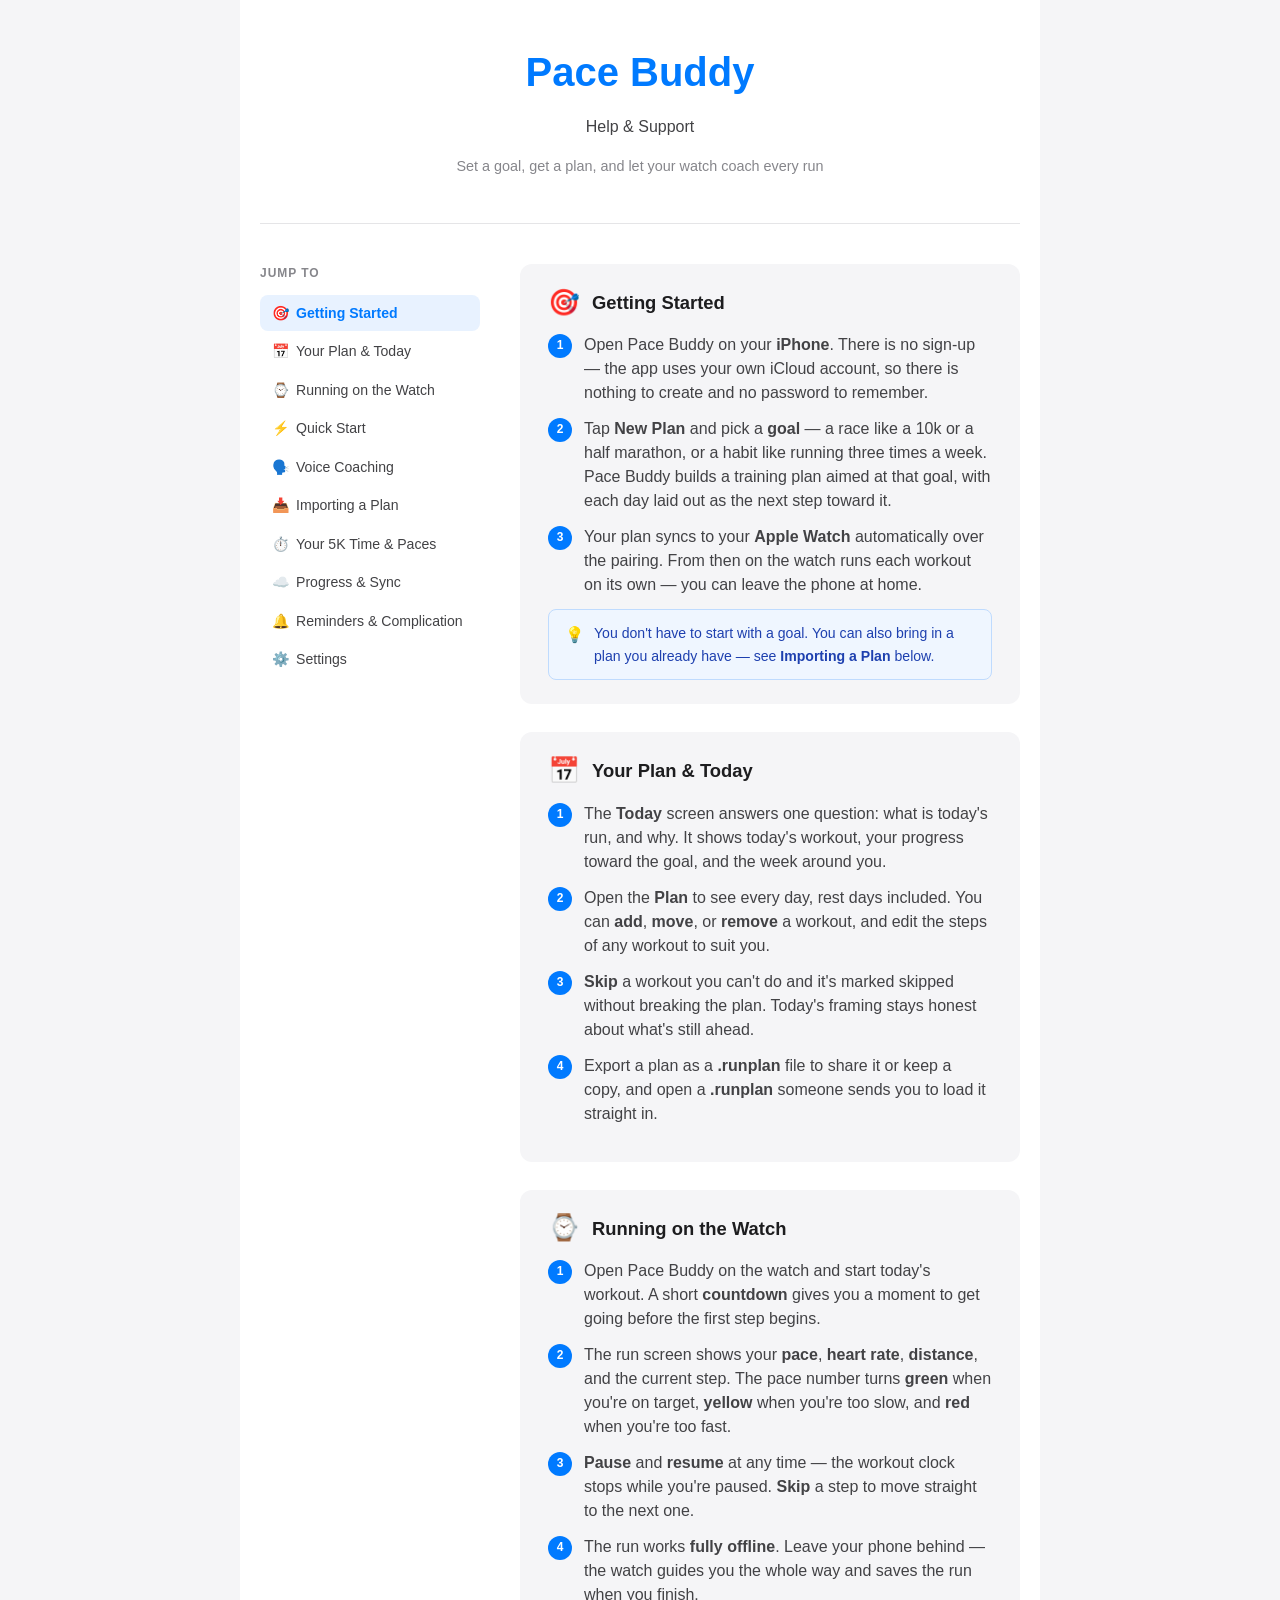
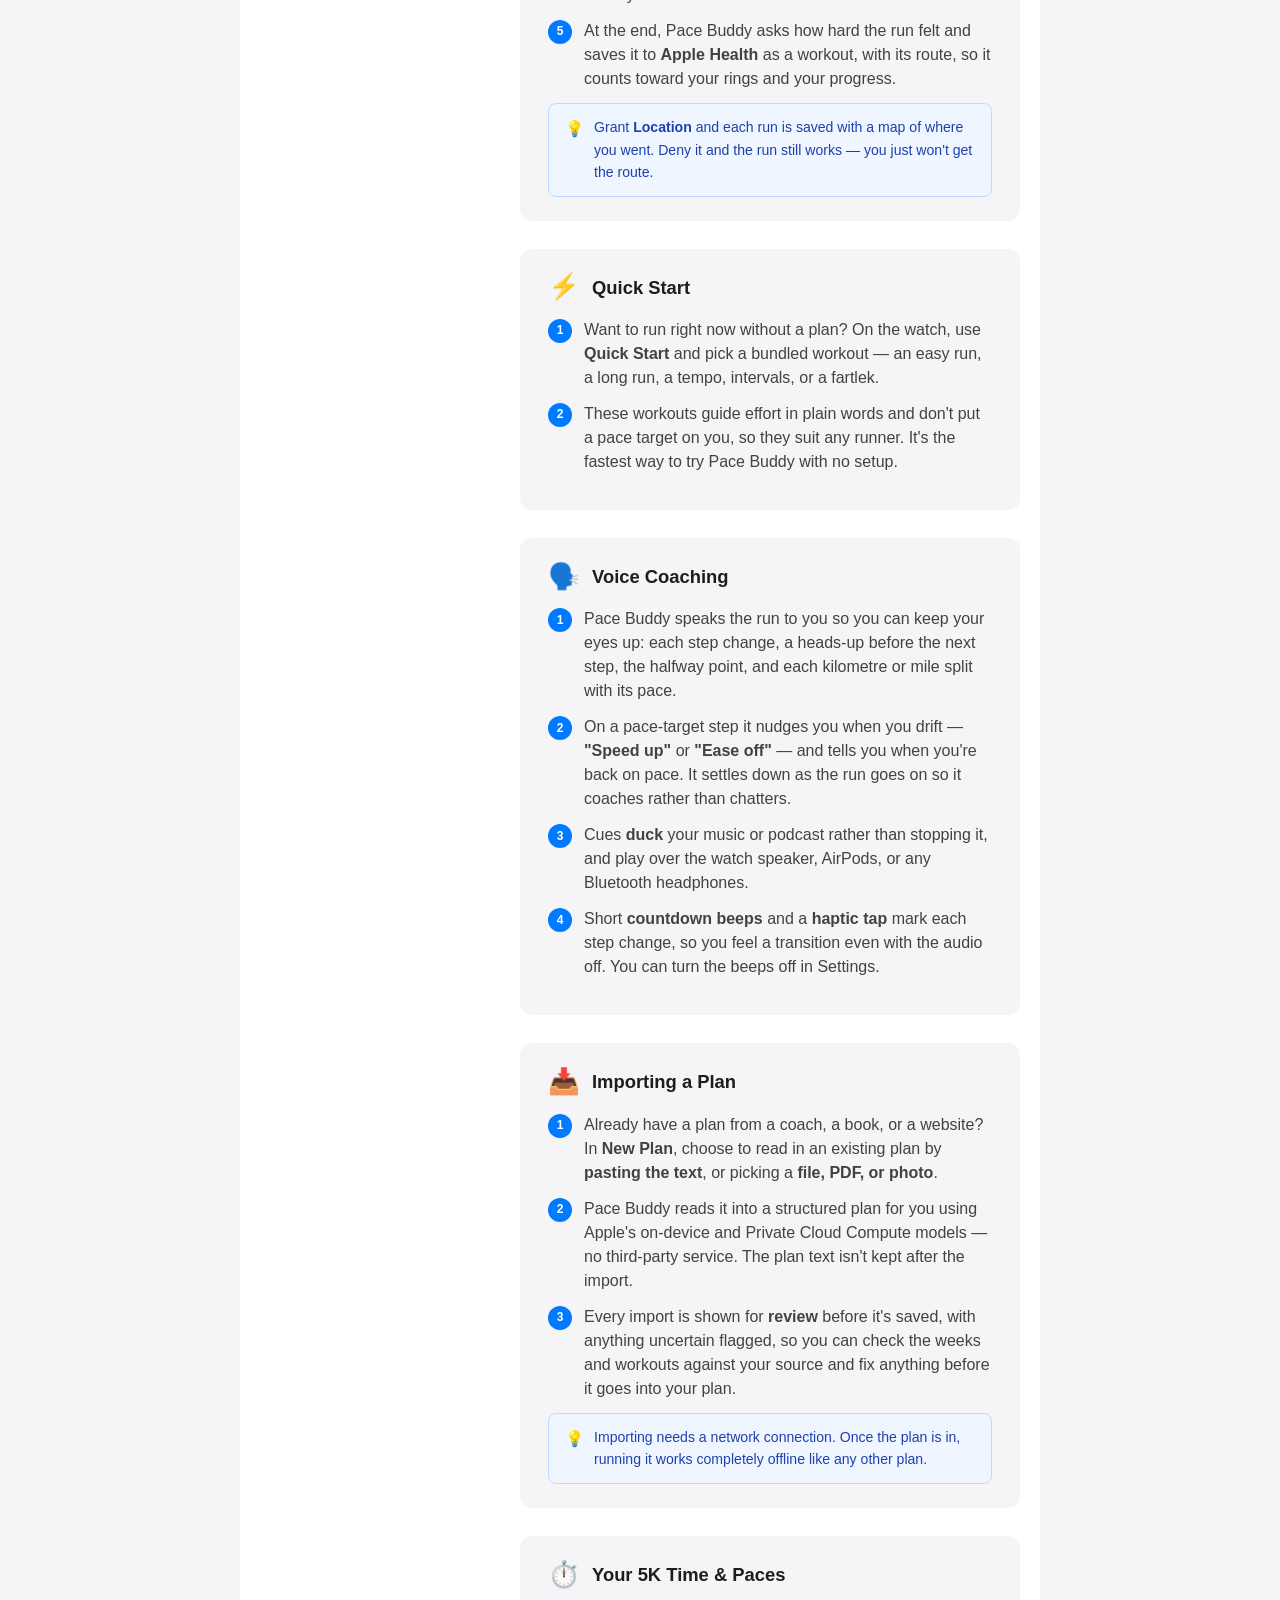
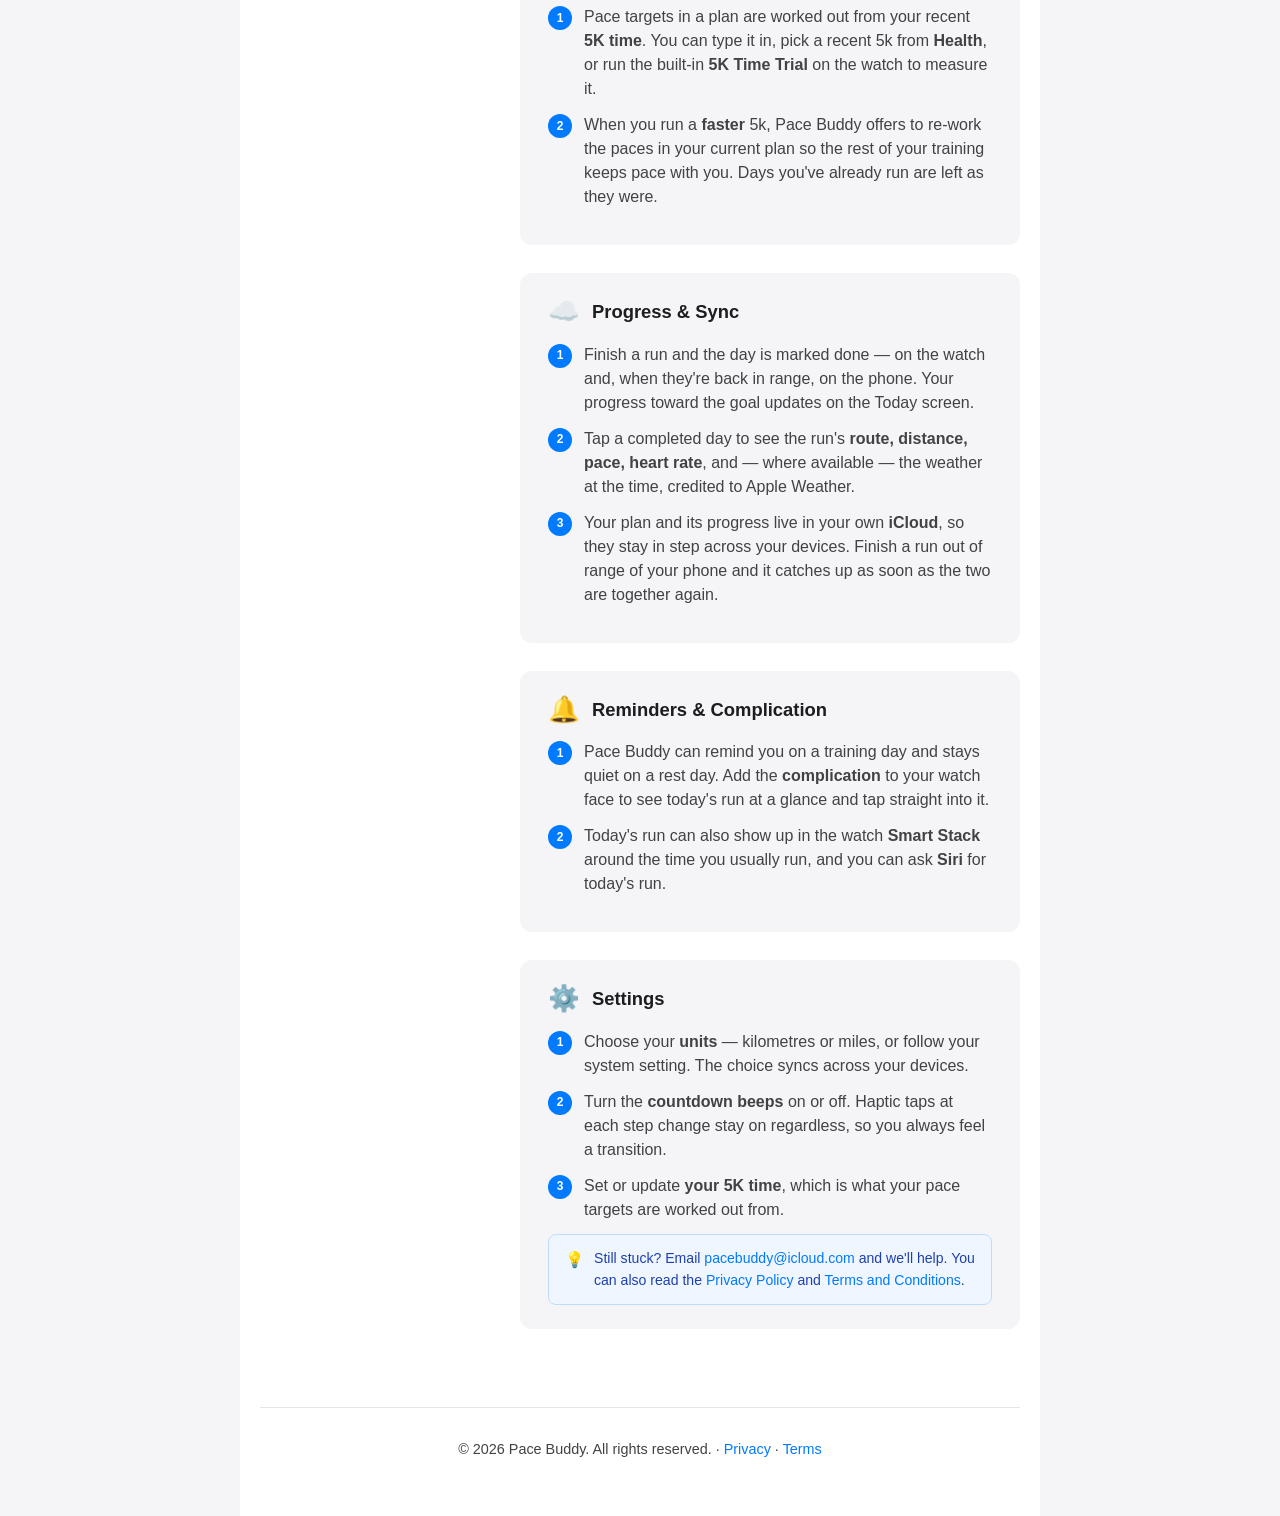
==== index.html @ 5d5a2171 "Pace Buddy support site: Help, Privacy, Terms Co-Authored-By: Claude Opus 4.8 <noreply@anthropic.com" ====
<!DOCTYPE html>
<html lang="en">
<head>
    <meta charset="UTF-8">
    <meta name="viewport" content="width=device-width, initial-scale=1.0">
    <title>Pace Buddy - Help &amp; Support</title>
    <link rel="stylesheet" href="styles.css">
    <link rel="stylesheet" href="support.css">
</head>
<body>
    <div class="container">

        <!-- Header -->
        <header>
            <h1><span class="app-name">Pace Buddy</span></h1>
            <p>Help &amp; Support</p>
            <p class="last-updated">Set a goal, get a plan, and let your watch coach every run</p>
        </header>

        <!-- Layout: sidebar + main -->
        <div class="support-layout">

            <!-- Sidebar nav -->
            <aside class="sidebar">
                <p class="sidebar-title">Jump to</p>
                <nav id="sidebar-nav">
                    <a href="#getting-started"><span class="nav-icon">🎯</span>Getting Started</a>
                    <a href="#plan"><span class="nav-icon">📅</span>Your Plan &amp; Today</a>
                    <a href="#running"><span class="nav-icon">⌚</span>Running on the Watch</a>
                    <a href="#quick-start"><span class="nav-icon">⚡</span>Quick Start</a>
                    <a href="#coaching"><span class="nav-icon">🗣️</span>Voice Coaching</a>
                    <a href="#import"><span class="nav-icon">📥</span>Importing a Plan</a>
                    <a href="#paces"><span class="nav-icon">⏱️</span>Your 5K Time &amp; Paces</a>
                    <a href="#progress"><span class="nav-icon">☁️</span>Progress &amp; Sync</a>
                    <a href="#reminders"><span class="nav-icon">🔔</span>Reminders &amp; Complication</a>
                    <a href="#settings"><span class="nav-icon">⚙️</span>Settings</a>
                </nav>
            </aside>

            <!-- Main content -->
            <main class="support-main">

                <!-- 1. Getting Started -->
                <section id="getting-started" class="topic-card">
                    <div class="topic-header">
                        <span class="topic-icon">🎯</span>
                        <h2 class="topic-title">Getting Started</h2>
                    </div>
                    <ol class="steps">
                        <li>
                            <span class="step-num">1</span>
                            <span class="step-text">Open Pace Buddy on your <strong>iPhone</strong>. There is no sign-up — the app uses your own iCloud account, so there is nothing to create and no password to remember.</span>
                        </li>
                        <li>
                            <span class="step-num">2</span>
                            <span class="step-text">Tap <strong>New Plan</strong> and pick a <strong>goal</strong> — a race like a 10k or a half marathon, or a habit like running three times a week. Pace Buddy builds a training plan aimed at that goal, with each day laid out as the next step toward it.</span>
                        </li>
                        <li>
                            <span class="step-num">3</span>
                            <span class="step-text">Your plan syncs to your <strong>Apple Watch</strong> automatically over the pairing. From then on the watch runs each workout on its own — you can leave the phone at home.</span>
                        </li>
                    </ol>
                    <div class="tip-callout">
                        <span class="tip-callout-icon">💡</span>
                        <span>You don't have to start with a goal. You can also bring in a plan you already have — see <strong>Importing a Plan</strong> below.</span>
                    </div>
                </section>

                <!-- 2. Your Plan & Today -->
                <section id="plan" class="topic-card">
                    <div class="topic-header">
                        <span class="topic-icon">📅</span>
                        <h2 class="topic-title">Your Plan &amp; Today</h2>
                    </div>
                    <ol class="steps">
                        <li>
                            <span class="step-num">1</span>
                            <span class="step-text">The <strong>Today</strong> screen answers one question: what is today's run, and why. It shows today's workout, your progress toward the goal, and the week around you.</span>
                        </li>
                        <li>
                            <span class="step-num">2</span>
                            <span class="step-text">Open the <strong>Plan</strong> to see every day, rest days included. You can <strong>add</strong>, <strong>move</strong>, or <strong>remove</strong> a workout, and edit the steps of any workout to suit you.</span>
                        </li>
                        <li>
                            <span class="step-num">3</span>
                            <span class="step-text"><strong>Skip</strong> a workout you can't do and it's marked skipped without breaking the plan. Today's framing stays honest about what's still ahead.</span>
                        </li>
                        <li>
                            <span class="step-num">4</span>
                            <span class="step-text">Export a plan as a <strong>.runplan</strong> file to share it or keep a copy, and open a <strong>.runplan</strong> someone sends you to load it straight in.</span>
                        </li>
                    </ol>
                </section>

                <!-- 3. Running on the Watch -->
                <section id="running" class="topic-card">
                    <div class="topic-header">
                        <span class="topic-icon">⌚</span>
                        <h2 class="topic-title">Running on the Watch</h2>
                    </div>
                    <ol class="steps">
                        <li>
                            <span class="step-num">1</span>
                            <span class="step-text">Open Pace Buddy on the watch and start today's workout. A short <strong>countdown</strong> gives you a moment to get going before the first step begins.</span>
                        </li>
                        <li>
                            <span class="step-num">2</span>
                            <span class="step-text">The run screen shows your <strong>pace</strong>, <strong>heart rate</strong>, <strong>distance</strong>, and the current step. The pace number turns <strong>green</strong> when you're on target, <strong>yellow</strong> when you're too slow, and <strong>red</strong> when you're too fast.</span>
                        </li>
                        <li>
                            <span class="step-num">3</span>
                            <span class="step-text"><strong>Pause</strong> and <strong>resume</strong> at any time — the workout clock stops while you're paused. <strong>Skip</strong> a step to move straight to the next one.</span>
                        </li>
                        <li>
                            <span class="step-num">4</span>
                            <span class="step-text">The run works <strong>fully offline</strong>. Leave your phone behind — the watch guides you the whole way and saves the run when you finish.</span>
                        </li>
                        <li>
                            <span class="step-num">5</span>
                            <span class="step-text">At the end, Pace Buddy asks how hard the run felt and saves it to <strong>Apple Health</strong> as a workout, with its route, so it counts toward your rings and your progress.</span>
                        </li>
                    </ol>
                    <div class="tip-callout">
                        <span class="tip-callout-icon">💡</span>
                        <span>Grant <strong>Location</strong> and each run is saved with a map of where you went. Deny it and the run still works — you just won't get the route.</span>
                    </div>
                </section>

                <!-- 4. Quick Start -->
                <section id="quick-start" class="topic-card">
                    <div class="topic-header">
                        <span class="topic-icon">⚡</span>
                        <h2 class="topic-title">Quick Start</h2>
                    </div>
                    <ol class="steps">
                        <li>
                            <span class="step-num">1</span>
                            <span class="step-text">Want to run right now without a plan? On the watch, use <strong>Quick Start</strong> and pick a bundled workout — an easy run, a long run, a tempo, intervals, or a fartlek.</span>
                        </li>
                        <li>
                            <span class="step-num">2</span>
                            <span class="step-text">These workouts guide effort in plain words and don't put a pace target on you, so they suit any runner. It's the fastest way to try Pace Buddy with no setup.</span>
                        </li>
                    </ol>
                </section>

                <!-- 5. Voice Coaching -->
                <section id="coaching" class="topic-card">
                    <div class="topic-header">
                        <span class="topic-icon">🗣️</span>
                        <h2 class="topic-title">Voice Coaching</h2>
                    </div>
                    <ol class="steps">
                        <li>
                            <span class="step-num">1</span>
                            <span class="step-text">Pace Buddy speaks the run to you so you can keep your eyes up: each step change, a heads-up before the next step, the halfway point, and each kilometre or mile split with its pace.</span>
                        </li>
                        <li>
                            <span class="step-num">2</span>
                            <span class="step-text">On a pace-target step it nudges you when you drift — <strong>"Speed up"</strong> or <strong>"Ease off"</strong> — and tells you when you're back on pace. It settles down as the run goes on so it coaches rather than chatters.</span>
                        </li>
                        <li>
                            <span class="step-num">3</span>
                            <span class="step-text">Cues <strong>duck</strong> your music or podcast rather than stopping it, and play over the watch speaker, AirPods, or any Bluetooth headphones.</span>
                        </li>
                        <li>
                            <span class="step-num">4</span>
                            <span class="step-text">Short <strong>countdown beeps</strong> and a <strong>haptic tap</strong> mark each step change, so you feel a transition even with the audio off. You can turn the beeps off in Settings.</span>
                        </li>
                    </ol>
                </section>

                <!-- 6. Importing a Plan -->
                <section id="import" class="topic-card">
                    <div class="topic-header">
                        <span class="topic-icon">📥</span>
                        <h2 class="topic-title">Importing a Plan</h2>
                    </div>
                    <ol class="steps">
                        <li>
                            <span class="step-num">1</span>
                            <span class="step-text">Already have a plan from a coach, a book, or a website? In <strong>New Plan</strong>, choose to read in an existing plan by <strong>pasting the text</strong>, or picking a <strong>file, PDF, or photo</strong>.</span>
                        </li>
                        <li>
                            <span class="step-num">2</span>
                            <span class="step-text">Pace Buddy reads it into a structured plan for you using Apple's on-device and Private Cloud Compute models — no third-party service. The plan text isn't kept after the import.</span>
                        </li>
                        <li>
                            <span class="step-num">3</span>
                            <span class="step-text">Every import is shown for <strong>review</strong> before it's saved, with anything uncertain flagged, so you can check the weeks and workouts against your source and fix anything before it goes into your plan.</span>
                        </li>
                    </ol>
                    <div class="tip-callout">
                        <span class="tip-callout-icon">💡</span>
                        <span>Importing needs a network connection. Once the plan is in, running it works completely offline like any other plan.</span>
                    </div>
                </section>

                <!-- 7. Your 5K Time & Paces -->
                <section id="paces" class="topic-card">
                    <div class="topic-header">
                        <span class="topic-icon">⏱️</span>
                        <h2 class="topic-title">Your 5K Time &amp; Paces</h2>
                    </div>
                    <ol class="steps">
                        <li>
                            <span class="step-num">1</span>
                            <span class="step-text">Pace targets in a plan are worked out from your recent <strong>5K time</strong>. You can type it in, pick a recent 5k from <strong>Health</strong>, or run the built-in <strong>5K Time Trial</strong> on the watch to measure it.</span>
                        </li>
                        <li>
                            <span class="step-num">2</span>
                            <span class="step-text">When you run a <strong>faster</strong> 5k, Pace Buddy offers to re-work the paces in your current plan so the rest of your training keeps pace with you. Days you've already run are left as they were.</span>
                        </li>
                    </ol>
                </section>

                <!-- 8. Progress & Sync -->
                <section id="progress" class="topic-card">
                    <div class="topic-header">
                        <span class="topic-icon">☁️</span>
                        <h2 class="topic-title">Progress &amp; Sync</h2>
                    </div>
                    <ol class="steps">
                        <li>
                            <span class="step-num">1</span>
                            <span class="step-text">Finish a run and the day is marked done — on the watch and, when they're back in range, on the phone. Your progress toward the goal updates on the Today screen.</span>
                        </li>
                        <li>
                            <span class="step-num">2</span>
                            <span class="step-text">Tap a completed day to see the run's <strong>route, distance, pace, heart rate</strong>, and — where available — the weather at the time, credited to Apple Weather.</span>
                        </li>
                        <li>
                            <span class="step-num">3</span>
                            <span class="step-text">Your plan and its progress live in your own <strong>iCloud</strong>, so they stay in step across your devices. Finish a run out of range of your phone and it catches up as soon as the two are together again.</span>
                        </li>
                    </ol>
                </section>

                <!-- 9. Reminders & Complication -->
                <section id="reminders" class="topic-card">
                    <div class="topic-header">
                        <span class="topic-icon">🔔</span>
                        <h2 class="topic-title">Reminders &amp; Complication</h2>
                    </div>
                    <ol class="steps">
                        <li>
                            <span class="step-num">1</span>
                            <span class="step-text">Pace Buddy can remind you on a training day and stays quiet on a rest day. Add the <strong>complication</strong> to your watch face to see today's run at a glance and tap straight into it.</span>
                        </li>
                        <li>
                            <span class="step-num">2</span>
                            <span class="step-text">Today's run can also show up in the watch <strong>Smart Stack</strong> around the time you usually run, and you can ask <strong>Siri</strong> for today's run.</span>
                        </li>
                    </ol>
                </section>

                <!-- 10. Settings -->
                <section id="settings" class="topic-card">
                    <div class="topic-header">
                        <span class="topic-icon">⚙️</span>
                        <h2 class="topic-title">Settings</h2>
                    </div>
                    <ol class="steps">
                        <li>
                            <span class="step-num">1</span>
                            <span class="step-text">Choose your <strong>units</strong> — kilometres or miles, or follow your system setting. The choice syncs across your devices.</span>
                        </li>
                        <li>
                            <span class="step-num">2</span>
                            <span class="step-text">Turn the <strong>countdown beeps</strong> on or off. Haptic taps at each step change stay on regardless, so you always feel a transition.</span>
                        </li>
                        <li>
                            <span class="step-num">3</span>
                            <span class="step-text">Set or update <strong>your 5K time</strong>, which is what your pace targets are worked out from.</span>
                        </li>
                    </ol>
                    <div class="tip-callout">
                        <span class="tip-callout-icon">💡</span>
                        <span>Still stuck? Email <a href="mailto:pacebuddy@icloud.com">pacebuddy@icloud.com</a> and we'll help. You can also read the <a href="privacy.html">Privacy Policy</a> and <a href="terms.html">Terms and Conditions</a>.</span>
                    </div>
                </section>

            </main>
        </div>

        <footer>
            <p>&copy; 2026 Pace Buddy. All rights reserved. &middot; <a href="privacy.html">Privacy</a> &middot; <a href="terms.html">Terms</a></p>
        </footer>
    </div>

    <a href="#" id="back-to-top" aria-label="Back to top">↑</a>

    <script>
        const sections = [...document.querySelectorAll('.topic-card')];
        const navLinks = [...document.querySelectorAll('#sidebar-nav a')];
        const backToTop = document.getElementById('back-to-top');

        function onScroll() {
            const y = window.scrollY + 120;
            let current = sections[0];
            for (const s of sections) {
                if (s.offsetTop <= y) current = s;
            }
            navLinks.forEach(a => {
                a.classList.toggle('active', a.getAttribute('href') === '#' + current.id);
            });
            backToTop.classList.toggle('visible', window.scrollY > 400);
        }

        window.addEventListener('scroll', onScroll, { passive: true });
        onScroll();

        backToTop.addEventListener('click', e => {
            e.preventDefault();
            window.scrollTo({ top: 0, behavior: 'smooth' });
        });
    </script>
</body>
</html>
---- styles.css ----
/* ============================================================
   Pace Buddy — Shared Stylesheet
   Used by: privacy.html, terms.html, index.html (Help & Support)
   ============================================================ */

* {
    margin: 0;
    padding: 0;
    box-sizing: border-box;
}

body {
    font-family: -apple-system, BlinkMacSystemFont, 'Segoe UI', Roboto, Oxygen, Ubuntu, Cantarell, sans-serif;
    line-height: 1.6;
    color: #333;
    background-color: #f5f5f7;
}

.container {
    max-width: 800px;
    margin: 0 auto;
    padding: 40px 20px;
    background-color: white;
    min-height: 100vh;
}

header {
    text-align: center;
    margin-bottom: 40px;
    padding-bottom: 30px;
    border-bottom: 1px solid #e5e5e7;
}

h1 {
    font-size: 2.5em;
    font-weight: 600;
    color: #1d1d1f;
    margin-bottom: 10px;
}

.app-name {
    color: #007aff;
}

.last-updated {
    color: #86868b;
    font-size: 0.9em;
}

.app-store-cta {
    margin-top: 20px;
}

.app-store-badge {
    display: inline-block;
    transition: opacity 0.2s ease;
}

.app-store-badge:hover {
    opacity: 0.85;
}

.app-store-badge img {
    height: 48px;
    width: auto;
    vertical-align: middle;
}

h2 {
    font-size: 1.5em;
    font-weight: 600;
    color: #1d1d1f;
    margin-top: 30px;
    margin-bottom: 15px;
}

p {
    margin-bottom: 15px;
    color: #424245;
}

ul {
    margin-left: 20px;
    margin-bottom: 15px;
}

li {
    margin-bottom: 8px;
    color: #424245;
}

.contact {
    background-color: #f5f5f7;
    padding: 20px;
    border-radius: 8px;
    margin-top: 40px;
}

a {
    color: #007aff;
    text-decoration: none;
}

a:hover {
    text-decoration: underline;
}

footer {
    text-align: center;
    margin-top: 50px;
    padding-top: 30px;
    border-top: 1px solid #e5e5e7;
    color: #86868b;
    font-size: 0.9em;
}

@media (max-width: 600px) {
    h1 {
        font-size: 2em;
    }

    h2 {
        font-size: 1.3em;
    }
}
---- support.css ----
/* ============================================================
   Pace Buddy — Support Page Styles
   Depends on: styles.css (shared base)
   ============================================================ */

/* ── Layout ── */
.support-layout {
    display: flex;
    gap: 40px;
    align-items: flex-start;
}

/* ── Sidebar ── */
.sidebar {
    flex: 0 0 220px;
    position: sticky;
    top: 30px;
}

.sidebar-title {
    font-size: 0.75em;
    font-weight: 700;
    text-transform: uppercase;
    letter-spacing: 0.08em;
    color: #86868b;
    margin-bottom: 12px;
}

.sidebar nav a {
    display: block;
    padding: 7px 12px;
    border-radius: 8px;
    color: #424245;
    font-size: 0.88em;
    text-decoration: none;
    transition: background 0.15s, color 0.15s;
    margin-bottom: 2px;
}

.sidebar nav a:hover {
    background: #f0f6ff;
    color: #007aff;
    text-decoration: none;
}

.sidebar nav a.active {
    background: #e8f2ff;
    color: #007aff;
    font-weight: 600;
}

.sidebar nav a .nav-icon {
    margin-right: 6px;
}

/* ── Main content ── */
.support-main {
    flex: 1;
    min-width: 0;
}

/* ── Topic cards ── */
.topic-card {
    background: #f5f5f7;
    border-radius: 12px;
    padding: 24px 28px;
    margin-bottom: 28px;
    scroll-margin-top: 30px;
}

.topic-header {
    display: flex;
    align-items: center;
    gap: 12px;
    margin-bottom: 16px;
}

.topic-icon {
    font-size: 1.6em;
    line-height: 1;
}

.topic-title {
    font-size: 1.15em;
    font-weight: 700;
    color: #1d1d1f;
    margin: 0;
}

/* ── Numbered steps ── */
.steps {
    list-style: none;
    margin: 0;
    padding: 0;
}

.steps li {
    display: flex;
    align-items: flex-start;
    gap: 12px;
    margin-bottom: 12px;
    color: #333;
}

.step-num {
    flex-shrink: 0;
    width: 24px;
    height: 24px;
    background: #007aff;
    color: white;
    border-radius: 50%;
    font-size: 0.75em;
    font-weight: 700;
    display: flex;
    align-items: center;
    justify-content: center;
    margin-top: 1px;
}

.step-text {
    flex: 1;
    color: #424245;
    line-height: 1.5;
}

/* ── Sub-lists inside steps ── */
.steps .step-text ul {
    margin: 8px 0 0 0;
    padding-left: 18px;
}

.steps .step-text ul li {
    display: list-item;
    margin-bottom: 4px;
}

/* ── Pro badge ── */
.pro-badge {
    display: inline-flex;
    align-items: center;
    gap: 3px;
    background: #fff3cd;
    color: #856404;
    border: 1px solid #ffc107;
    border-radius: 5px;
    font-size: 0.72em;
    font-weight: 700;
    padding: 1px 7px;
    vertical-align: middle;
    white-space: nowrap;
    margin-left: 4px;
}

/* ── Pro callout ── */
.pro-callout {
    background: #fffbeb;
    border: 1px solid #fcd34d;
    border-radius: 8px;
    padding: 12px 16px;
    margin-top: 16px;
    font-size: 0.88em;
    color: #78350f;
    display: flex;
    gap: 10px;
    align-items: flex-start;
}

.pro-callout-icon {
    font-size: 1.1em;
    flex-shrink: 0;
    margin-top: 1px;
}

/* ── Tip callout ── */
.tip-callout {
    background: #eff6ff;
    border: 1px solid #bfdbfe;
    border-radius: 8px;
    padding: 12px 16px;
    margin-top: 12px;
    font-size: 0.88em;
    color: #1e40af;
    display: flex;
    gap: 10px;
    align-items: flex-start;
}

.tip-callout-icon {
    font-size: 1.1em;
    flex-shrink: 0;
    margin-top: 1px;
}

/* ── Back to top ── */
#back-to-top {
    position: fixed;
    bottom: 30px;
    right: 30px;
    width: 42px;
    height: 42px;
    background: #007aff;
    color: white;
    border: none;
    border-radius: 50%;
    font-size: 1.2em;
    cursor: pointer;
    display: flex;
    align-items: center;
    justify-content: center;
    box-shadow: 0 2px 12px rgba(0, 122, 255, 0.35);
    opacity: 0;
    transition: opacity 0.25s;
    text-decoration: none;
}

#back-to-top.visible {
    opacity: 1;
}

/* ── Header subtitle ── */
.header-subtitle {
    color: #86868b;
    font-size: 1em;
    margin-top: 6px;
}

/* ── Responsive ── */
@media (max-width: 720px) {
    .support-layout {
        flex-direction: column;
        gap: 0;
    }

    .sidebar {
        position: static;
        flex: none;
        width: 100%;
        background: #f5f5f7;
        border-radius: 12px;
        padding: 16px 20px;
        margin-bottom: 24px;
    }

    .sidebar nav {
        display: flex;
        flex-wrap: wrap;
        gap: 6px;
    }

    .sidebar nav a {
        padding: 5px 10px;
        background: white;
        border-radius: 20px;
        font-size: 0.82em;
        margin: 0;
    }

    #back-to-top {
        right: 16px;
        bottom: 20px;
    }
}
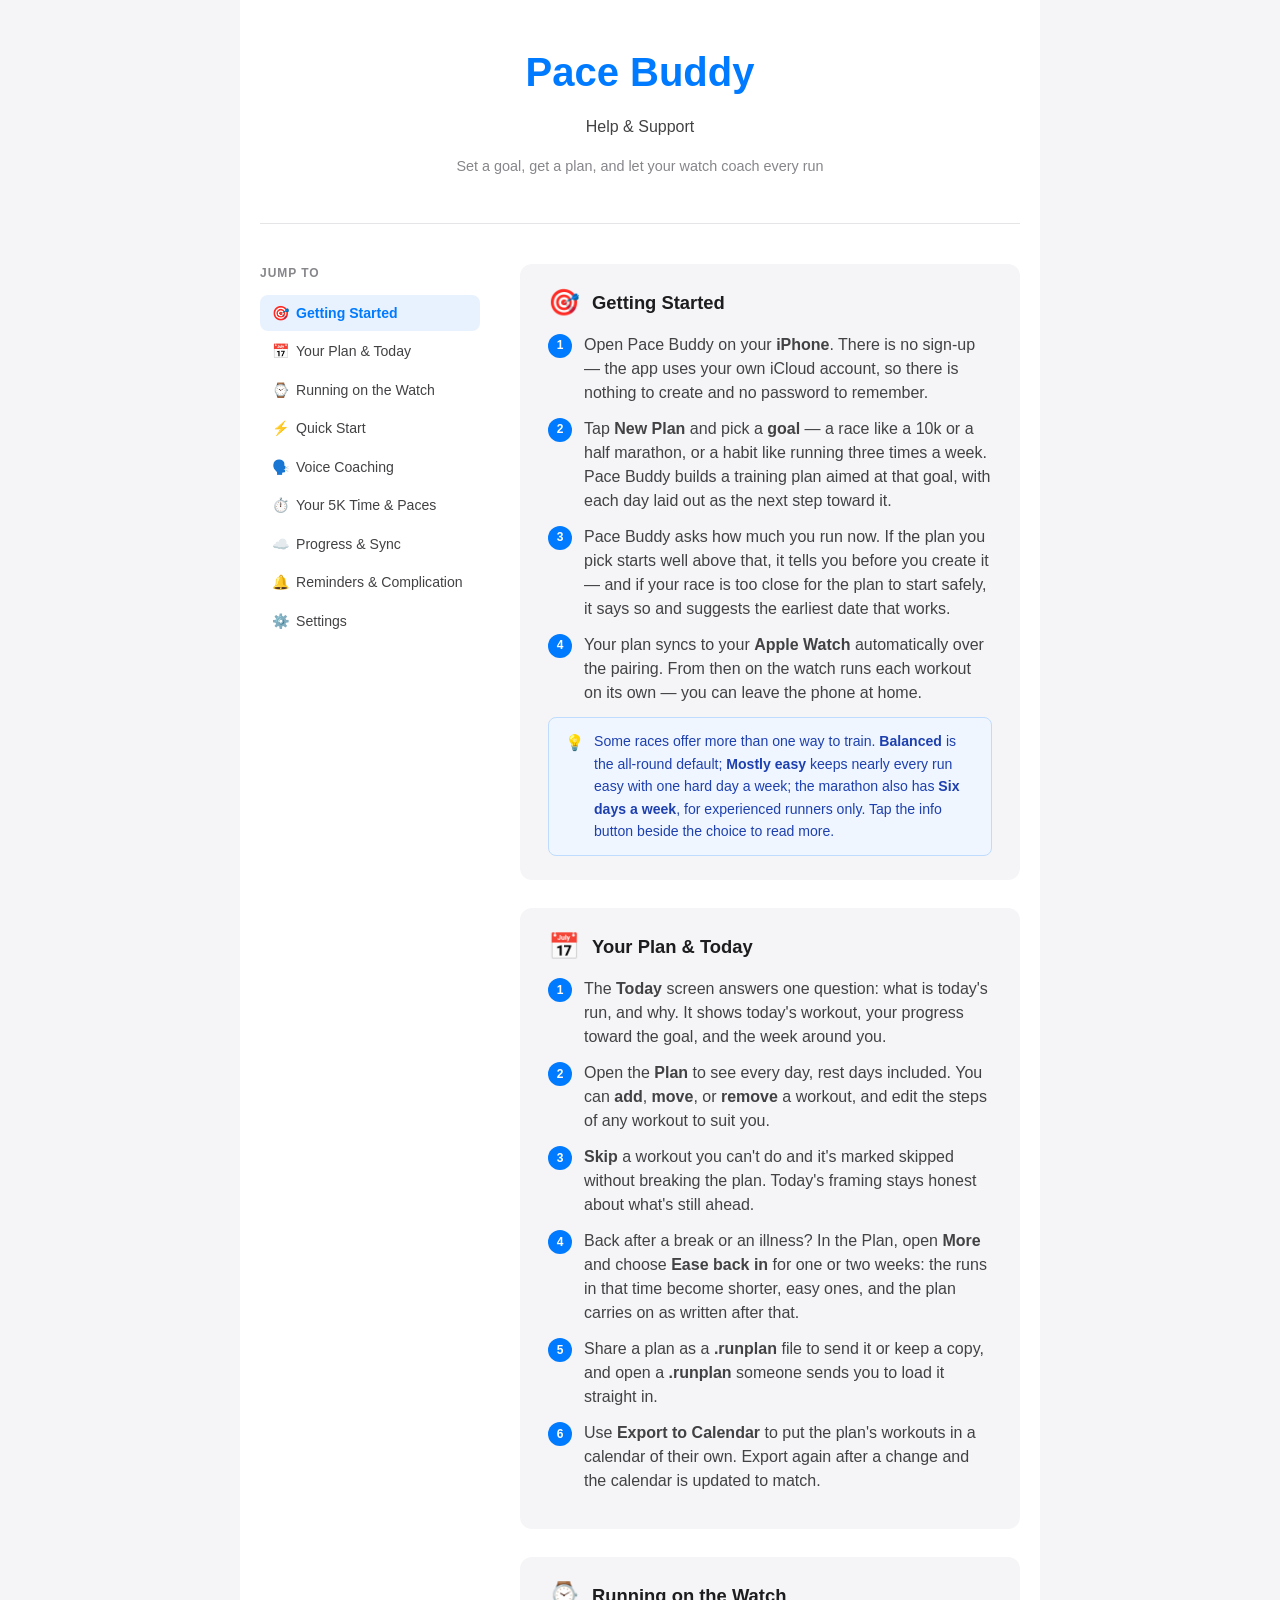
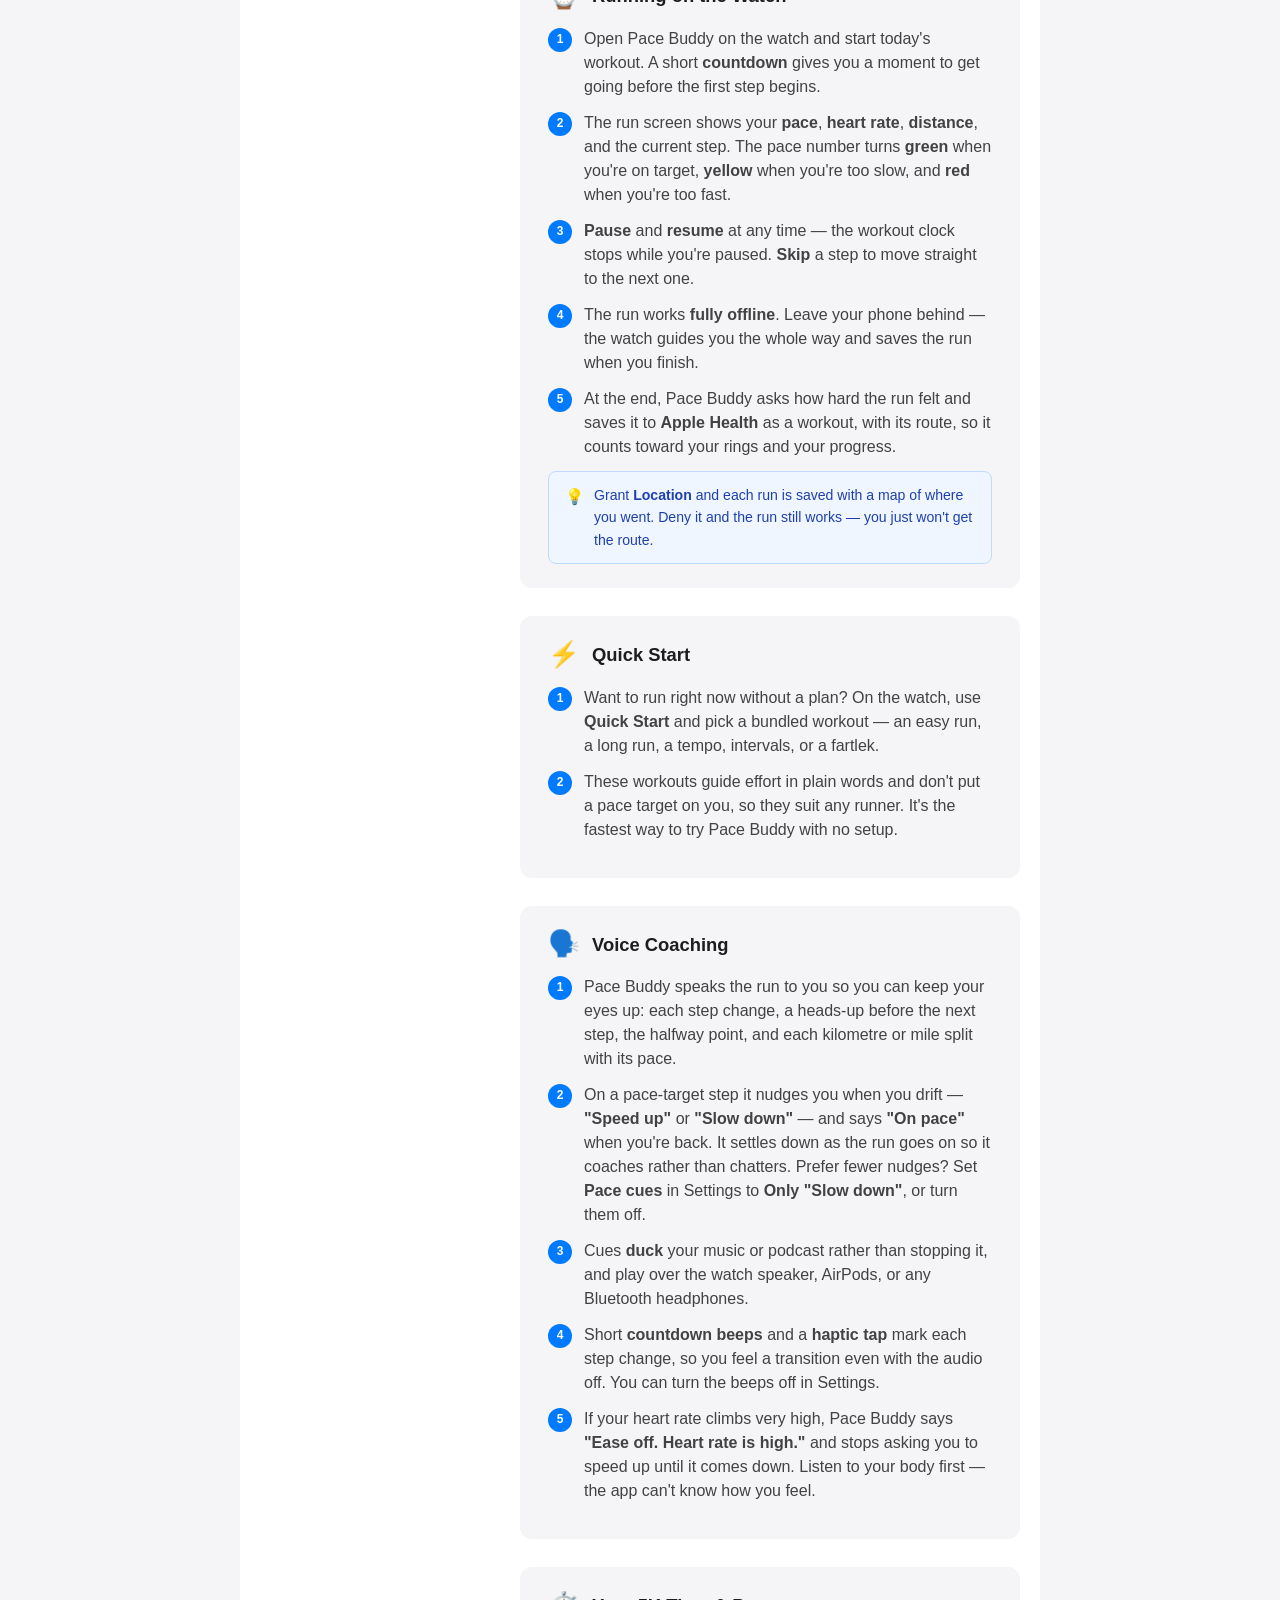
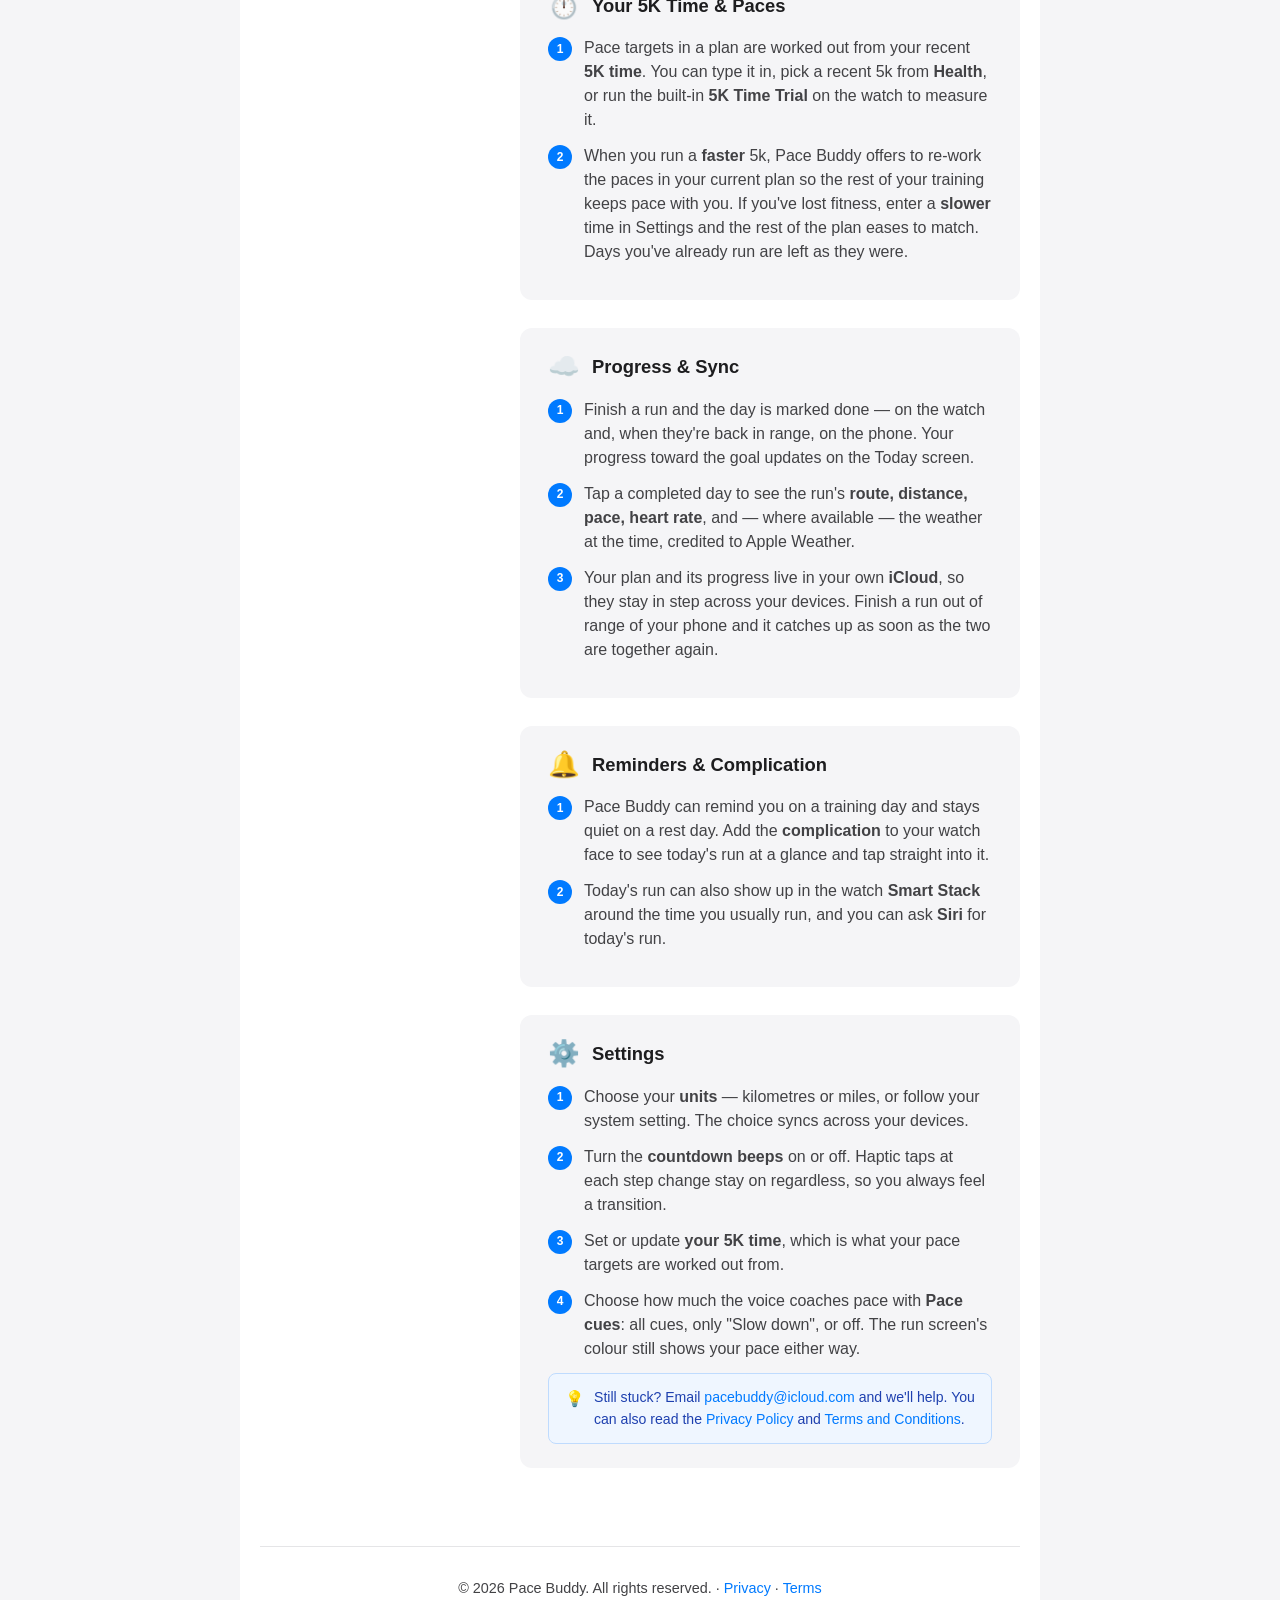
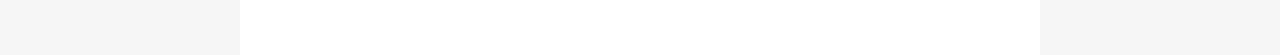
==== commit 279bf4c2: "Match the help and privacy pages to the release build Privacy: say what the phone reads from Health," ====
--- a/index.html
+++ b/index.html
@@ -29,7 +29,6 @@
                     <a href="#running"><span class="nav-icon">⌚</span>Running on the Watch</a>
                     <a href="#quick-start"><span class="nav-icon">⚡</span>Quick Start</a>
                     <a href="#coaching"><span class="nav-icon">🗣️</span>Voice Coaching</a>
-                    <a href="#import"><span class="nav-icon">📥</span>Importing a Plan</a>
                     <a href="#paces"><span class="nav-icon">⏱️</span>Your 5K Time &amp; Paces</a>
                     <a href="#progress"><span class="nav-icon">☁️</span>Progress &amp; Sync</a>
                     <a href="#reminders"><span class="nav-icon">🔔</span>Reminders &amp; Complication</a>
@@ -57,12 +56,16 @@
                         </li>
                         <li>
                             <span class="step-num">3</span>
+                            <span class="step-text">Pace Buddy asks how much you run now. If the plan you pick starts well above that, it tells you before you create it — and if your race is too close for the plan to start safely, it says so and suggests the earliest date that works.</span>
+                        </li>
+                        <li>
+                            <span class="step-num">4</span>
                             <span class="step-text">Your plan syncs to your <strong>Apple Watch</strong> automatically over the pairing. From then on the watch runs each workout on its own — you can leave the phone at home.</span>
                         </li>
                     </ol>
                     <div class="tip-callout">
                         <span class="tip-callout-icon">💡</span>
-                        <span>You don't have to start with a goal. You can also bring in a plan you already have — see <strong>Importing a Plan</strong> below.</span>
+                        <span>Some races offer more than one way to train. <strong>Balanced</strong> is the all-round default; <strong>Mostly easy</strong> keeps nearly every run easy with one hard day a week; the marathon also has <strong>Six days a week</strong>, for experienced runners only. Tap the info button beside the choice to read more.</span>
                     </div>
                 </section>
 
@@ -87,7 +90,15 @@
                         </li>
                         <li>
                             <span class="step-num">4</span>
-                            <span class="step-text">Export a plan as a <strong>.runplan</strong> file to share it or keep a copy, and open a <strong>.runplan</strong> someone sends you to load it straight in.</span>
+                            <span class="step-text">Back after a break or an illness? In the Plan, open <strong>More</strong> and choose <strong>Ease back in</strong> for one or two weeks: the runs in that time become shorter, easy ones, and the plan carries on as written after that.</span>
+                        </li>
+                        <li>
+                            <span class="step-num">5</span>
+                            <span class="step-text">Share a plan as a <strong>.runplan</strong> file to send it or keep a copy, and open a <strong>.runplan</strong> someone sends you to load it straight in.</span>
+                        </li>
+                        <li>
+                            <span class="step-num">6</span>
+                            <span class="step-text">Use <strong>Export to Calendar</strong> to put the plan's workouts in a calendar of their own. Export again after a change and the calendar is updated to match.</span>
                         </li>
                     </ol>
                 </section>
@@ -157,7 +168,7 @@
                         </li>
                         <li>
                             <span class="step-num">2</span>
-                            <span class="step-text">On a pace-target step it nudges you when you drift — <strong>"Speed up"</strong> or <strong>"Ease off"</strong> — and tells you when you're back on pace. It settles down as the run goes on so it coaches rather than chatters.</span>
+                            <span class="step-text">On a pace-target step it nudges you when you drift — <strong>"Speed up"</strong> or <strong>"Slow down"</strong> — and says <strong>"On pace"</strong> when you're back. It settles down as the run goes on so it coaches rather than chatters. Prefer fewer nudges? Set <strong>Pace cues</strong> in Settings to <strong>Only "Slow down"</strong>, or turn them off.</span>
                         </li>
                         <li>
                             <span class="step-num">3</span>
@@ -167,33 +178,11 @@
                             <span class="step-num">4</span>
                             <span class="step-text">Short <strong>countdown beeps</strong> and a <strong>haptic tap</strong> mark each step change, so you feel a transition even with the audio off. You can turn the beeps off in Settings.</span>
                         </li>
-                    </ol>
-                </section>
-
-                <!-- 6. Importing a Plan -->
-                <section id="import" class="topic-card">
-                    <div class="topic-header">
-                        <span class="topic-icon">📥</span>
-                        <h2 class="topic-title">Importing a Plan</h2>
-                    </div>
-                    <ol class="steps">
-                        <li>
-                            <span class="step-num">1</span>
-                            <span class="step-text">Already have a plan from a coach, a book, or a website? In <strong>New Plan</strong>, choose to read in an existing plan by <strong>pasting the text</strong>, or picking a <strong>file, PDF, or photo</strong>.</span>
-                        </li>
-                        <li>
-                            <span class="step-num">2</span>
-                            <span class="step-text">Pace Buddy reads it into a structured plan for you using Apple's on-device and Private Cloud Compute models — no third-party service. The plan text isn't kept after the import.</span>
-                        </li>
-                        <li>
-                            <span class="step-num">3</span>
-                            <span class="step-text">Every import is shown for <strong>review</strong> before it's saved, with anything uncertain flagged, so you can check the weeks and workouts against your source and fix anything before it goes into your plan.</span>
-                        </li>
-                    </ol>
-                    <div class="tip-callout">
-                        <span class="tip-callout-icon">💡</span>
-                        <span>Importing needs a network connection. Once the plan is in, running it works completely offline like any other plan.</span>
-                    </div>
+                        <li>
+                            <span class="step-num">5</span>
+                            <span class="step-text">If your heart rate climbs very high, Pace Buddy says <strong>"Ease off. Heart rate is high."</strong> and stops asking you to speed up until it comes down. Listen to your body first — the app can't know how you feel.</span>
+                        </li>
+                    </ol>
                 </section>
 
                 <!-- 7. Your 5K Time & Paces -->
@@ -209,7 +198,7 @@
                         </li>
                         <li>
                             <span class="step-num">2</span>
-                            <span class="step-text">When you run a <strong>faster</strong> 5k, Pace Buddy offers to re-work the paces in your current plan so the rest of your training keeps pace with you. Days you've already run are left as they were.</span>
+                            <span class="step-text">When you run a <strong>faster</strong> 5k, Pace Buddy offers to re-work the paces in your current plan so the rest of your training keeps pace with you. If you've lost fitness, enter a <strong>slower</strong> time in Settings and the rest of the plan eases to match. Days you've already run are left as they were.</span>
                         </li>
                     </ol>
                 </section>
@@ -272,6 +261,10 @@
                         <li>
                             <span class="step-num">3</span>
                             <span class="step-text">Set or update <strong>your 5K time</strong>, which is what your pace targets are worked out from.</span>
+                        </li>
+                        <li>
+                            <span class="step-num">4</span>
+                            <span class="step-text">Choose how much the voice coaches pace with <strong>Pace cues</strong>: all cues, only "Slow down", or off. The run screen's colour still shows your pace either way.</span>
                         </li>
                     </ol>
                     <div class="tip-callout">
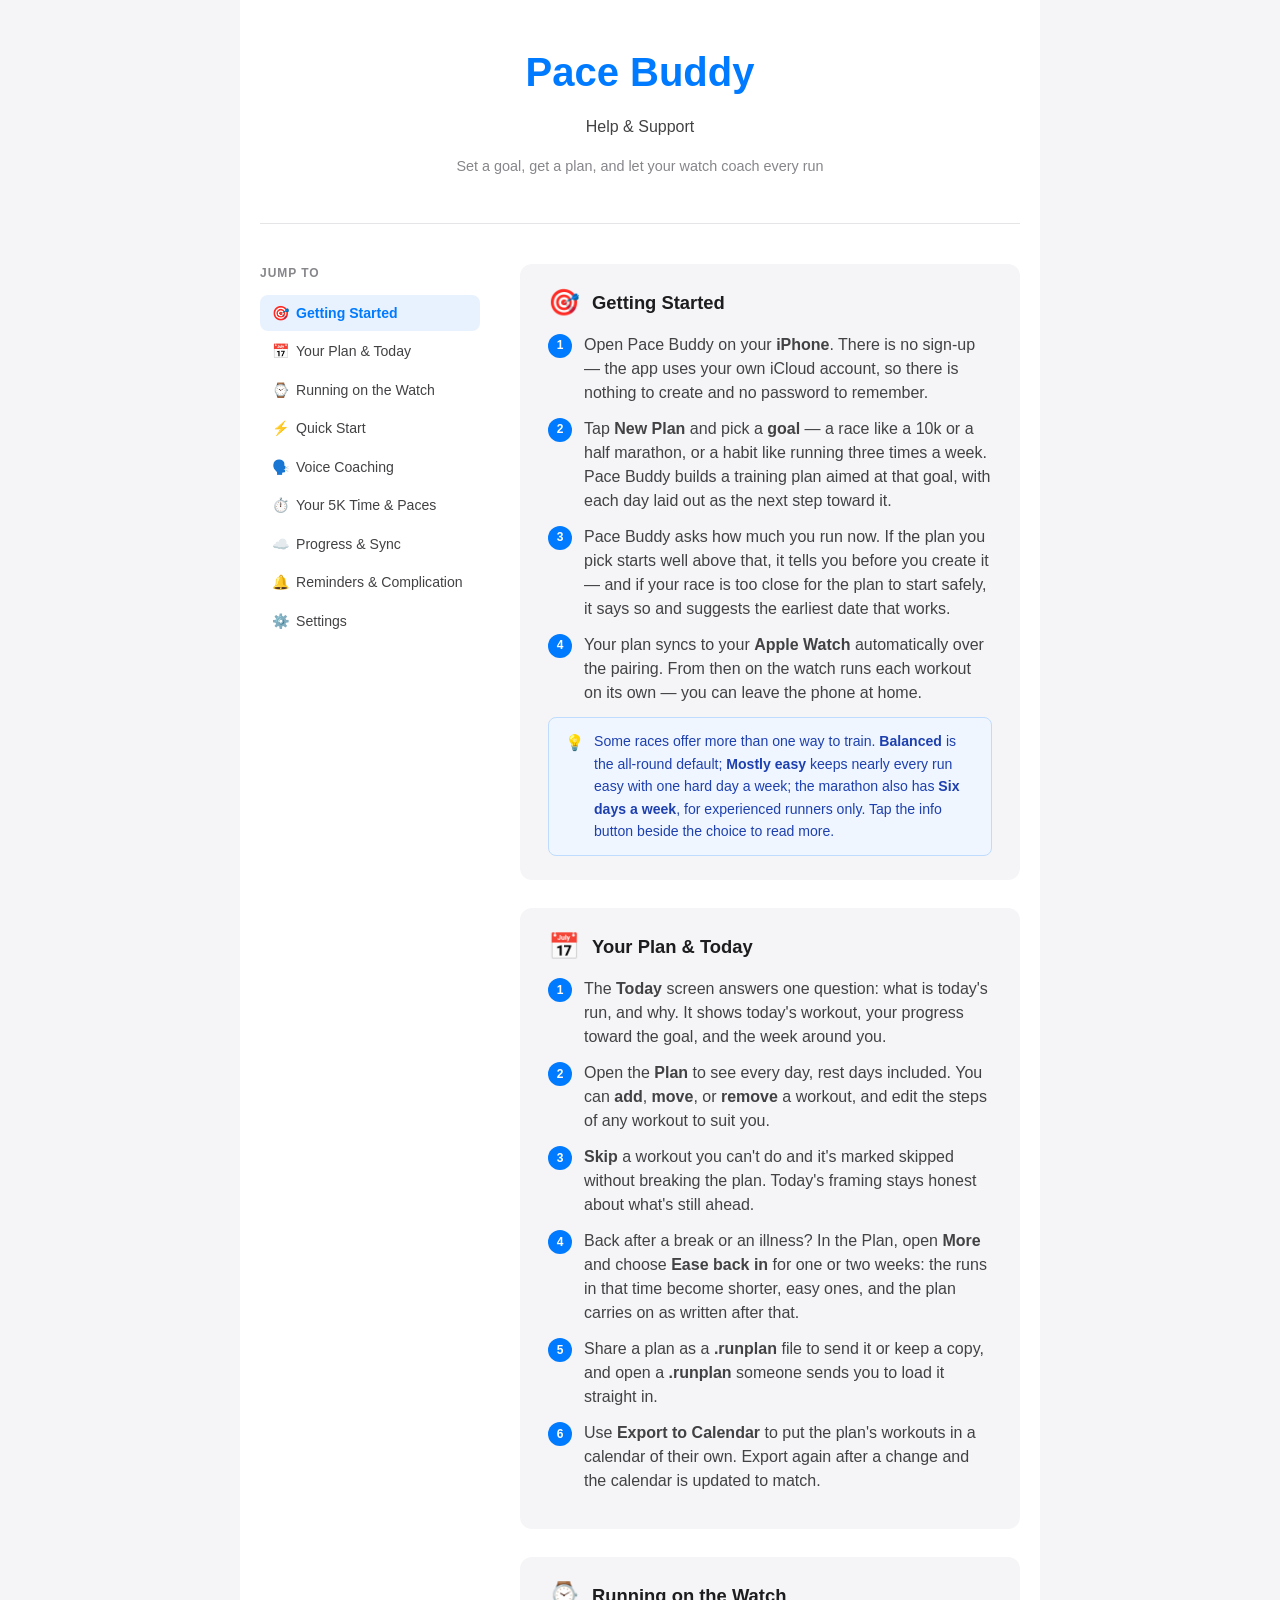
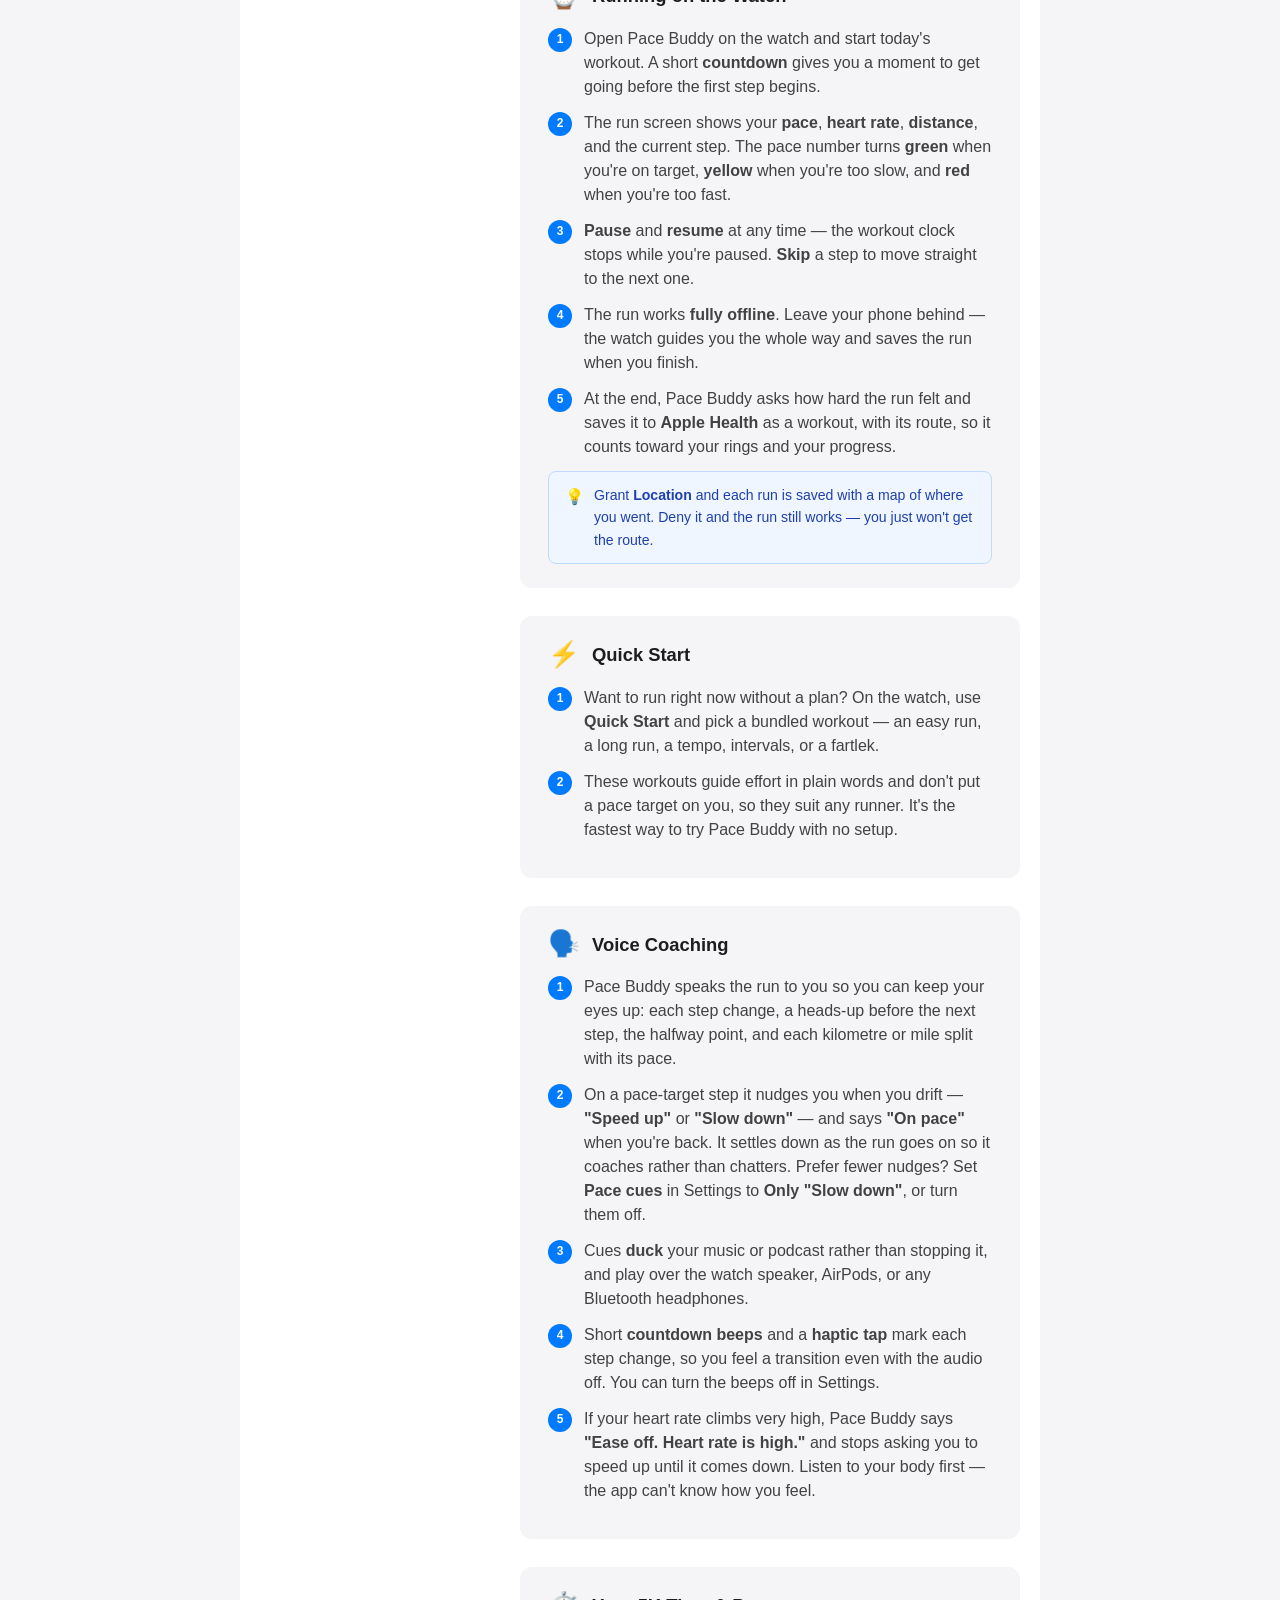
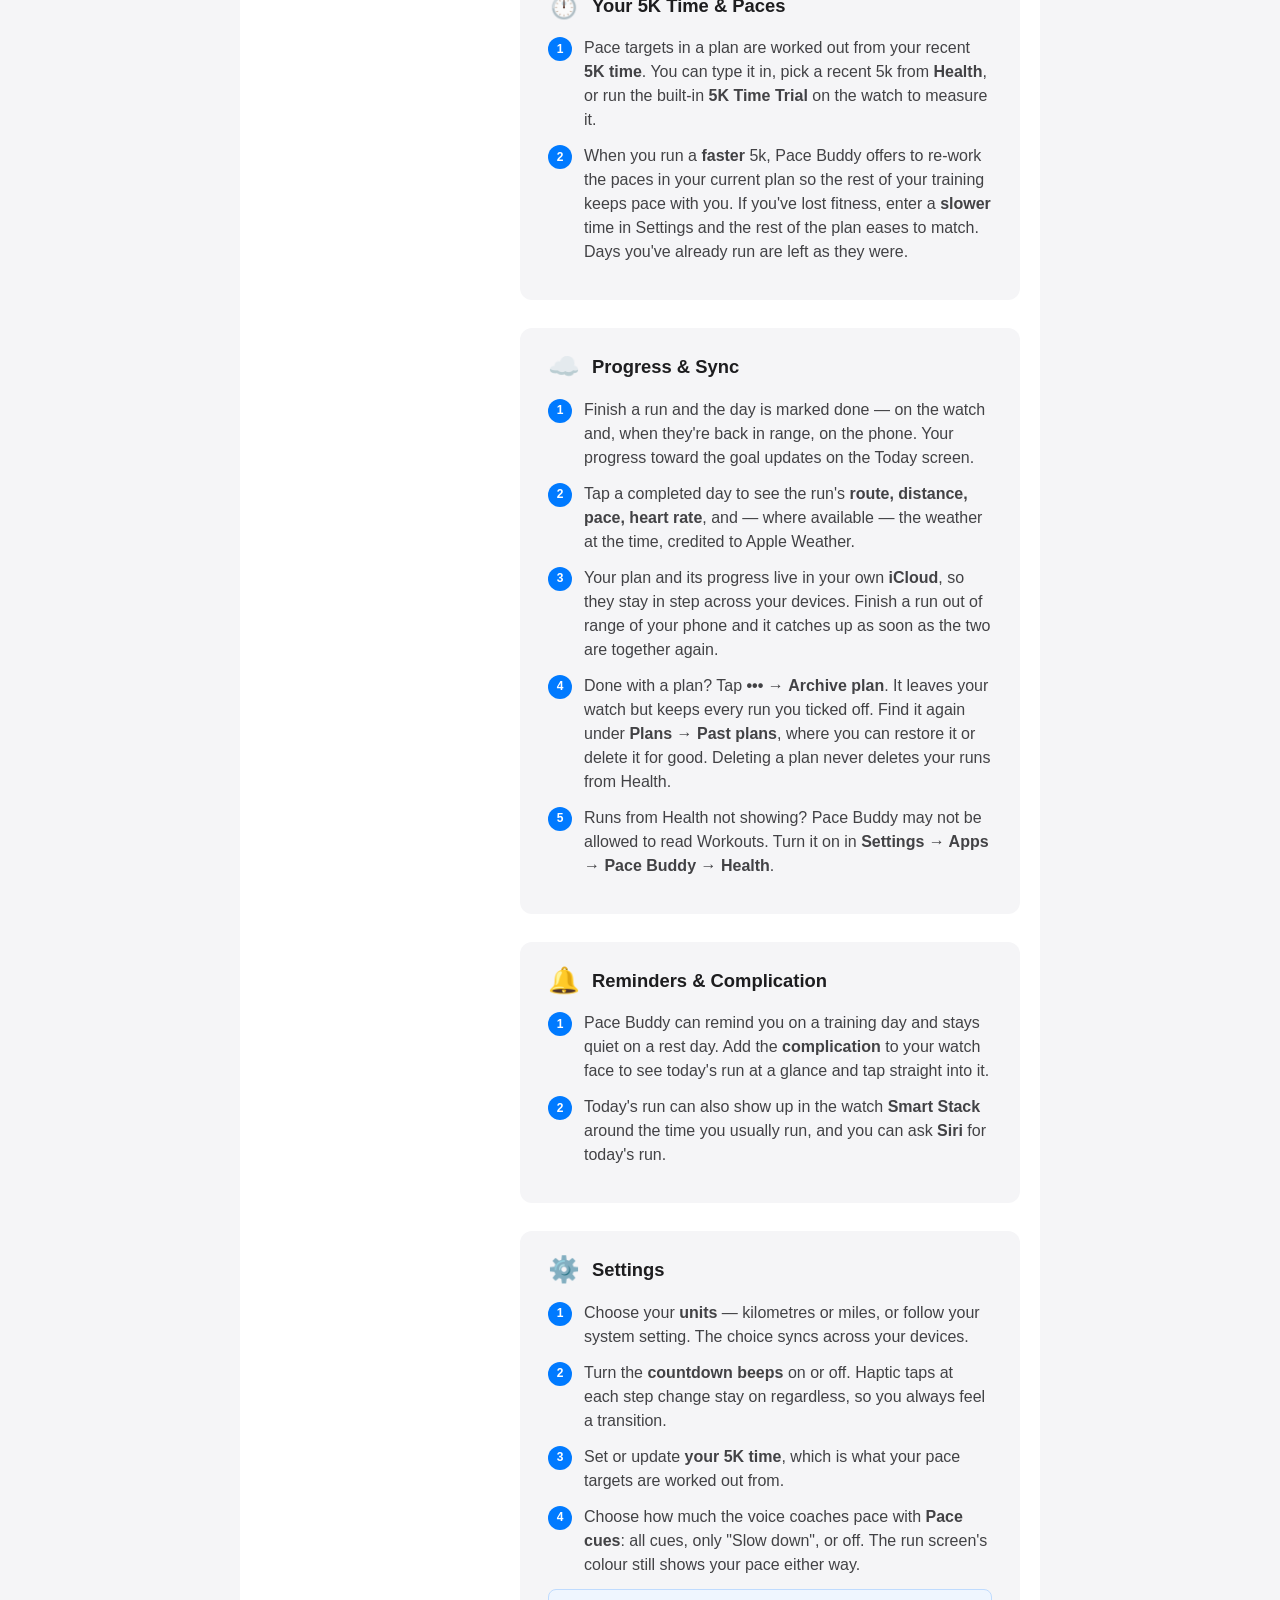
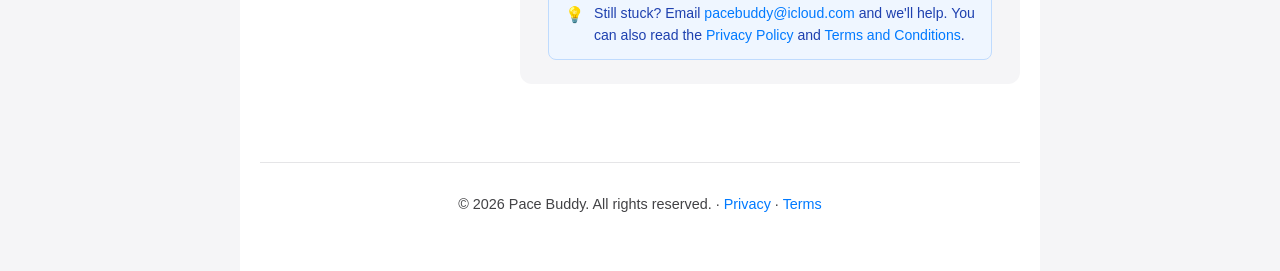
==== commit e1da6231: "Help: archive a plan, and turning Health reading back on Co-Authored-By: Claude Opus 5.5 <noreply@an" ====
--- a/index.html
+++ b/index.html
@@ -222,6 +222,14 @@
                             <span class="step-num">3</span>
                             <span class="step-text">Your plan and its progress live in your own <strong>iCloud</strong>, so they stay in step across your devices. Finish a run out of range of your phone and it catches up as soon as the two are together again.</span>
                         </li>
+                        <li>
+                            <span class="step-num">4</span>
+                            <span class="step-text">Done with a plan? Tap <strong>•••</strong> → <strong>Archive plan</strong>. It leaves your watch but keeps every run you ticked off. Find it again under <strong>Plans</strong> → <strong>Past plans</strong>, where you can restore it or delete it for good. Deleting a plan never deletes your runs from Health.</span>
+                        </li>
+                        <li>
+                            <span class="step-num">5</span>
+                            <span class="step-text">Runs from Health not showing? Pace Buddy may not be allowed to read Workouts. Turn it on in <strong>Settings → Apps → Pace Buddy → Health</strong>.</span>
+                        </li>
                     </ol>
                 </section>
 
